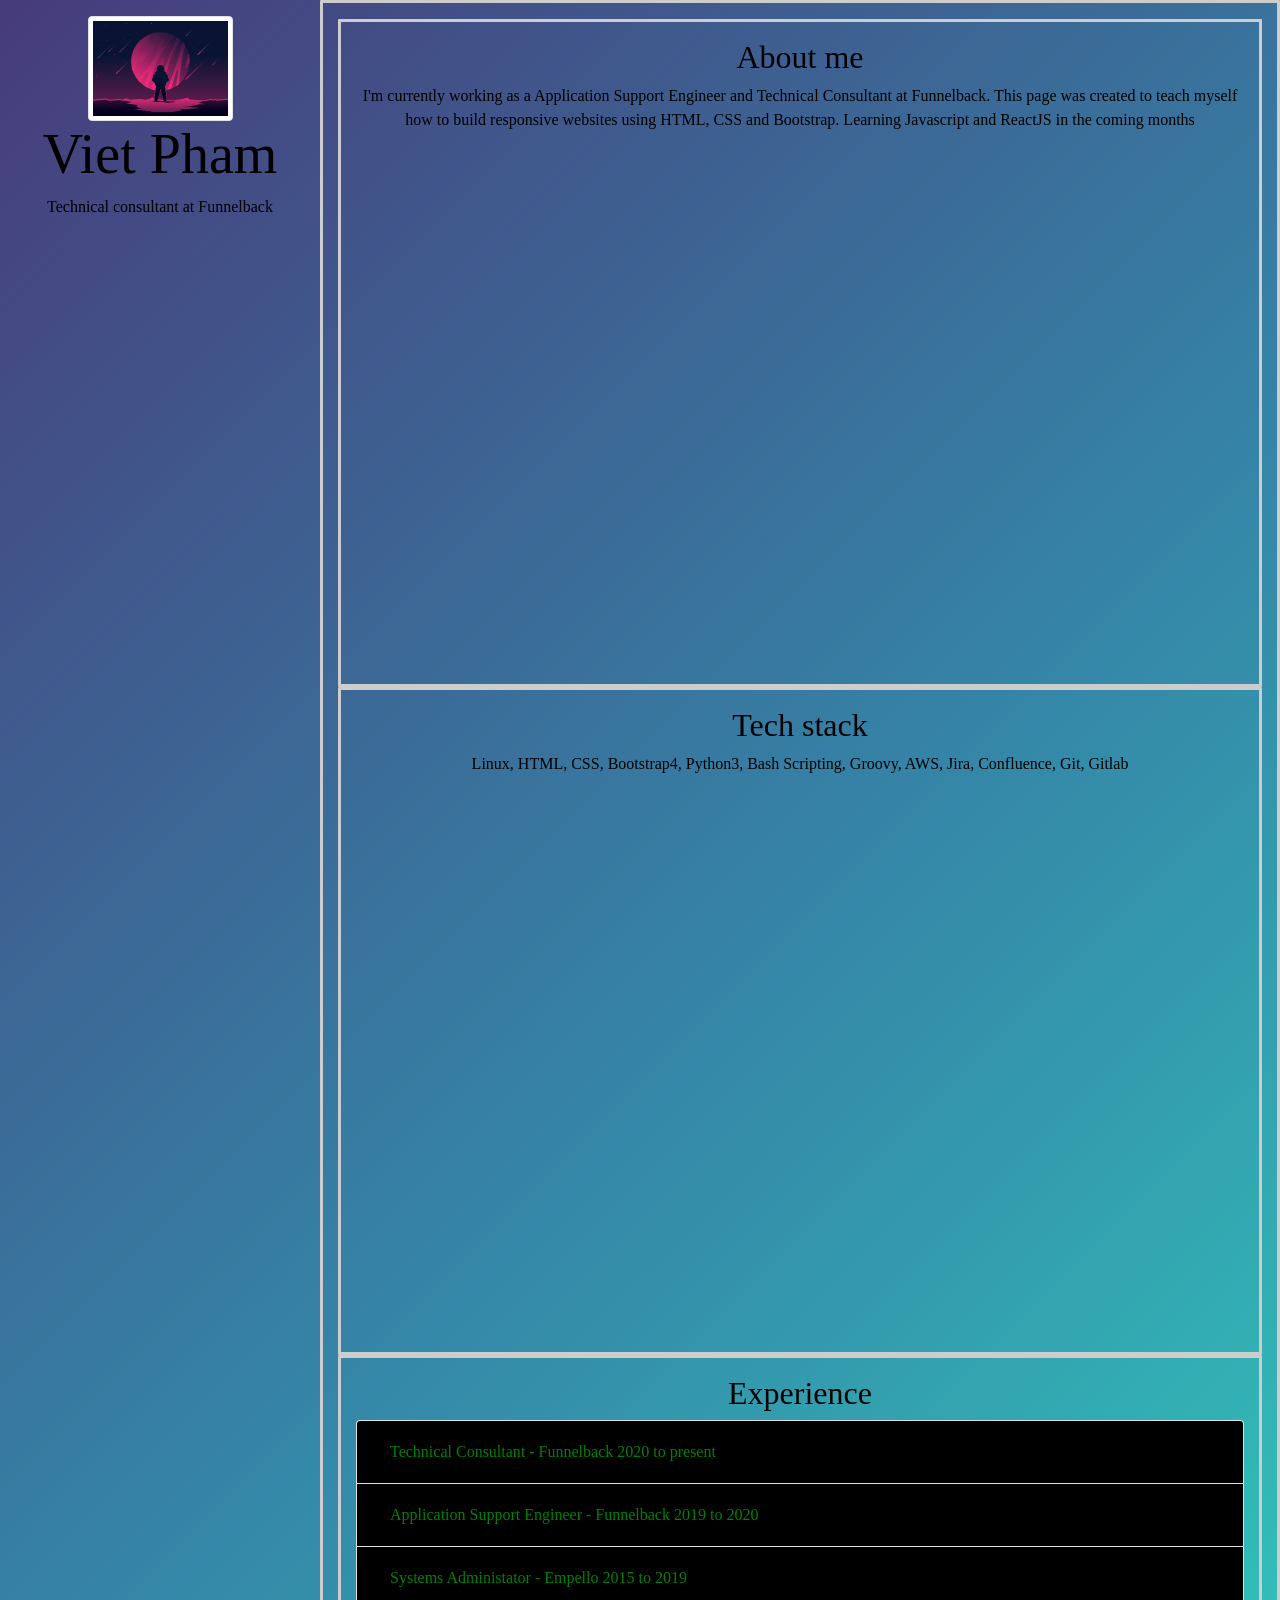
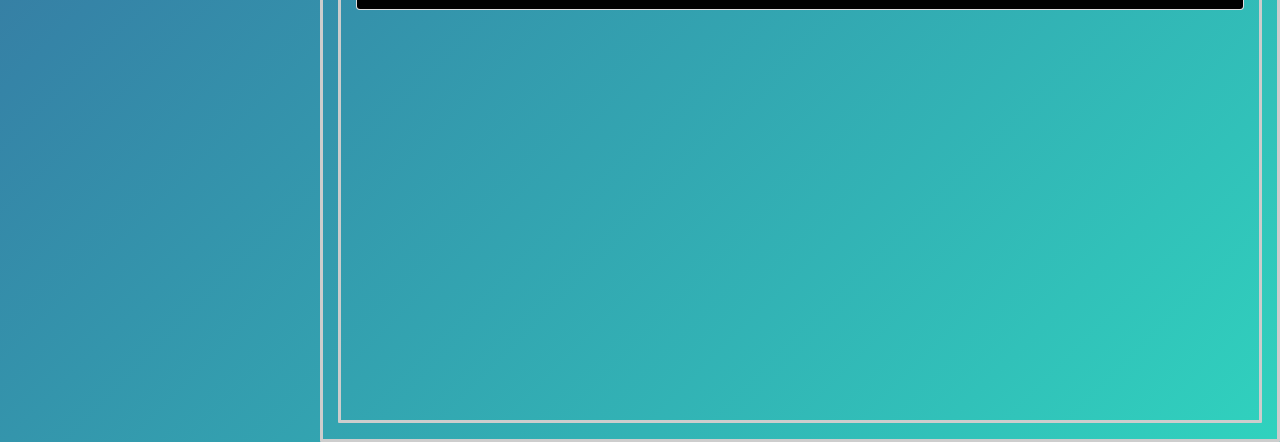
==== index.html @ e8e2f9af "v2" ====
<!DOCTYPE html>
<html>
    <head>
     <link rel="stylesheet" href="style.css">
     <!-- Bootstrap -->
     <link rel="stylesheet" href="https://cdn.jsdelivr.net/npm/bootstrap@4.5.3/dist/css/bootstrap.min.css" integrity="sha384-TX8t27EcRE3e/ihU7zmQxVncDAy5uIKz4rEkgIXeMed4M0jlfIDPvg6uqKI2xXr2" crossorigin="anonymous">
     <!-- Bootstrap Responsive meta tag-->    
     <meta name="viewport" content="width=device-width, initial-scale=1, shrink-to-fit=no">
     <script src="https://code.jquery.com/jquery-3.5.1.slim.min.js" integrity="sha384-DfXdz2htPH0lsSSs5nCTpuj/zy4C+OGpamoFVy38MVBnE+IbbVYUew+OrCXaRkfj" crossorigin="anonymous"></script>
     <script src="https://cdn.jsdelivr.net/npm/bootstrap@4.5.3/dist/js/bootstrap.bundle.min.js" integrity="sha384-ho+j7jyWK8fNQe+A12Hb8AhRq26LrZ/JpcUGGOn+Y7RsweNrtN/tE3MoK7ZeZDyx" crossorigin="anonymous"></script>
    </head>
    
    <body>
        <div class="container-fluid">
          <div class="row">
                <div class="col-3 position-fixed">
                  <div class="row">
                    <div class="container text-center">
                      <img src="img.svg" class="img-thumbnail w-50" alt="Responsive image">
                    </div>
                  </div>
                  <div class="row">
                    <div class="container">
                        <h1 class="display-4 text-center">Viet Pham</h1>
                          <h6 class="text-center">Technical consultant at Funnelback</h6>
                    </div>
                  </div>
                </div>
                <div class="col-9 offset-md-3">
                  <div class="container">
                    <div class="row">
                      <!-- About me -->
                      <div class="col-12">
                        <section>
                          <h2 >About me</h2>
                            <p>
                              I'm currently working as a Application Support Engineer and Technical Consultant at Funnelback. This page was created to teach myself how to build responsive websites using HTML, CSS and Bootstrap. Learning Javascript and ReactJS in the coming months
                            </p>
                        </section>
                      </div>
                
                      <!-- Tech Stack --> 
                      <div class="col-12">
                          <section>
                            <h2>Tech stack</h2>
                              <p>
                                Linux, HTML, CSS, Bootstrap4, Python3, Bash Scripting, Groovy, AWS, Jira, Confluence, Git, Gitlab
                              </p>
                          </section>
                        </div> 
                        <!-- Experience -->
                        <div class="col-12">
                        <section>
                          <h2>Experience</h2>
                          <!-- accordion -->
                            <div class="accordion" id="accordionExample">
                              <div class="card">
                                <div class="card-header" id="headingOne">
                                  <h2 class="mb-0">
                                    <button class="btn btn-link btn-block text-left" style="color:green;" type="button" data-toggle="collapse" data-target="#collapseOne" aria-expanded="true" aria-controls="collapseOne">
                                      Technical Consultant - Funnelback 2020 to present
                                    </button>
                                  </h2>
                                </div>
                            
                                <div id="collapseOne" class="collapse" aria-labelledby="headingOne" data-parent="#accordionExample">
                                  <div class="card-body">
                                    Anim pariatur cliche reprehenderit, enim eiusmod high life accusamus terry richardson ad squid. 3 wolf moon officia aute, non cupidatat skateboard dolor brunch. Food truck quinoa nesciunt laborum eiusmod. Brunch 3 wolf moon tempor, sunt aliqua put a bird on it squid single-origin coffee nulla assumenda shoreditch et. Nihil anim keffiyeh helvetica, craft beer labore wes anderson cred nesciunt sapiente ea proident. Ad vegan excepteur butcher vice lomo. Leggings occaecat craft beer farm-to-table, raw denim aesthetic synth nesciunt you probably haven't heard of them accusamus labore sustainable VHS.
                                  </div>
                                </div>
                              </div>
                              <div class="card">
                                <div class="card-header" id="headingTwo">
                                  <h2 class="mb-0">
                                    <button class="btn btn-link btn-block text-left" style="color:green;" type="button" data-toggle="collapse" data-target="#collapseTwo" aria-expanded="false" aria-controls="collapseTwo">
                                      Application Support Engineer - Funnelback 2019 to 2020
                                    </button>
                                  </h2>
                                </div>
                                <div id="collapseTwo" class="collapse" aria-labelledby="headingTwo" data-parent="#accordionExample">
                                  <div class="card-body">
                                    Anim pariatur cliche reprehenderit, enim eiusmod high life accusamus terry richardson ad squid. 3 wolf moon officia aute, non cupidatat skateboard dolor brunch. Food truck quinoa nesciunt laborum eiusmod. Brunch 3 wolf moon tempor, sunt aliqua put a bird on it squid single-origin coffee nulla assumenda shoreditch et. Nihil anim keffiyeh helvetica, craft beer labore wes anderson cred nesciunt sapiente ea proident. Ad vegan excepteur butcher vice lomo. Leggings occaecat craft beer farm-to-table, raw denim aesthetic synth nesciunt you probably haven't heard of them accusamus labore sustainable VHS.
                                  </div>
                                </div>
                              </div>
                              <div class="card">
                                <div class="card-header" id="headingThree">
                                  <h2 class="mb-0">
                                    <button class="btn btn-link btn-block text-left" style="color:green;" type="button" data-toggle="collapse" data-target="#collapseThree" aria-expanded="false" aria-controls="collapseThree">
                                      Systems Administator - Empello 2015 to 2019
                                    </button>
                                  </h2>
                                </div>
                                <div id="collapseThree" class="collapse" aria-labelledby="headingThree" data-parent="#accordionExample">
                                  <div class="card-body">
                                    Anim pariatur cliche reprehenderit, enim eiusmod high life accusamus terry richardson ad squid. 3 wolf moon officia aute, non cupidatat skateboard dolor brunch. Food truck quinoa nesciunt laborum eiusmod. Brunch 3 wolf moon tempor, sunt aliqua put a bird on it squid single-origin coffee nulla assumenda shoreditch et. Nihil anim keffiyeh helvetica, craft beer labore wes anderson cred nesciunt sapiente ea proident. Ad vegan excepteur butcher vice lomo. Leggings occaecat craft beer farm-to-table, raw denim aesthetic synth nesciunt you probably haven't heard of them accusamus labore sustainable VHS.
                                  </div>
                                </div>
                              </div>
                            </div>
                        </section>
                      </div>
                      <!-- Projects -->
                      <section>
                      
                      </section>
                    </div>
                  </div>
                </div>
          </div>
        </div>
    </body>
</html>
---- style.css ----
body {
    background-image: linear-gradient(to right, #434343 0%, black 100%);

    background-image: linear-gradient(-225deg, #473B7B 0%, #3584A7 51%, #30D2BE 100%);
  }
  h1,h2,h3,h4,h5,h6 {
    text-align: center;
    color: black;

  }
  p, li, ul {
    font-family: verdana;
    color: black;
    text-align: center;
  }
  
  .col-3 { 
      text-align: left;
      padding: 1em;
      position: fixed;    
  }

  .col-9, .col-4, .col-12, .col-11 {
      padding: 1em;
      color: green;
      border: #cdcdcd medium solid;
      border-radius: 1px;
  }

  html * {
    font-family: "Lucida Console" !important;
  }

  .accordion > .card > .card-header {
    background: black;
  }

  .card-body {
    background: black;
  }

  section {
    height: 70vh;
  }

  .img-thumnail {
    margin-left: auto;
    margin-right: auto;
  }
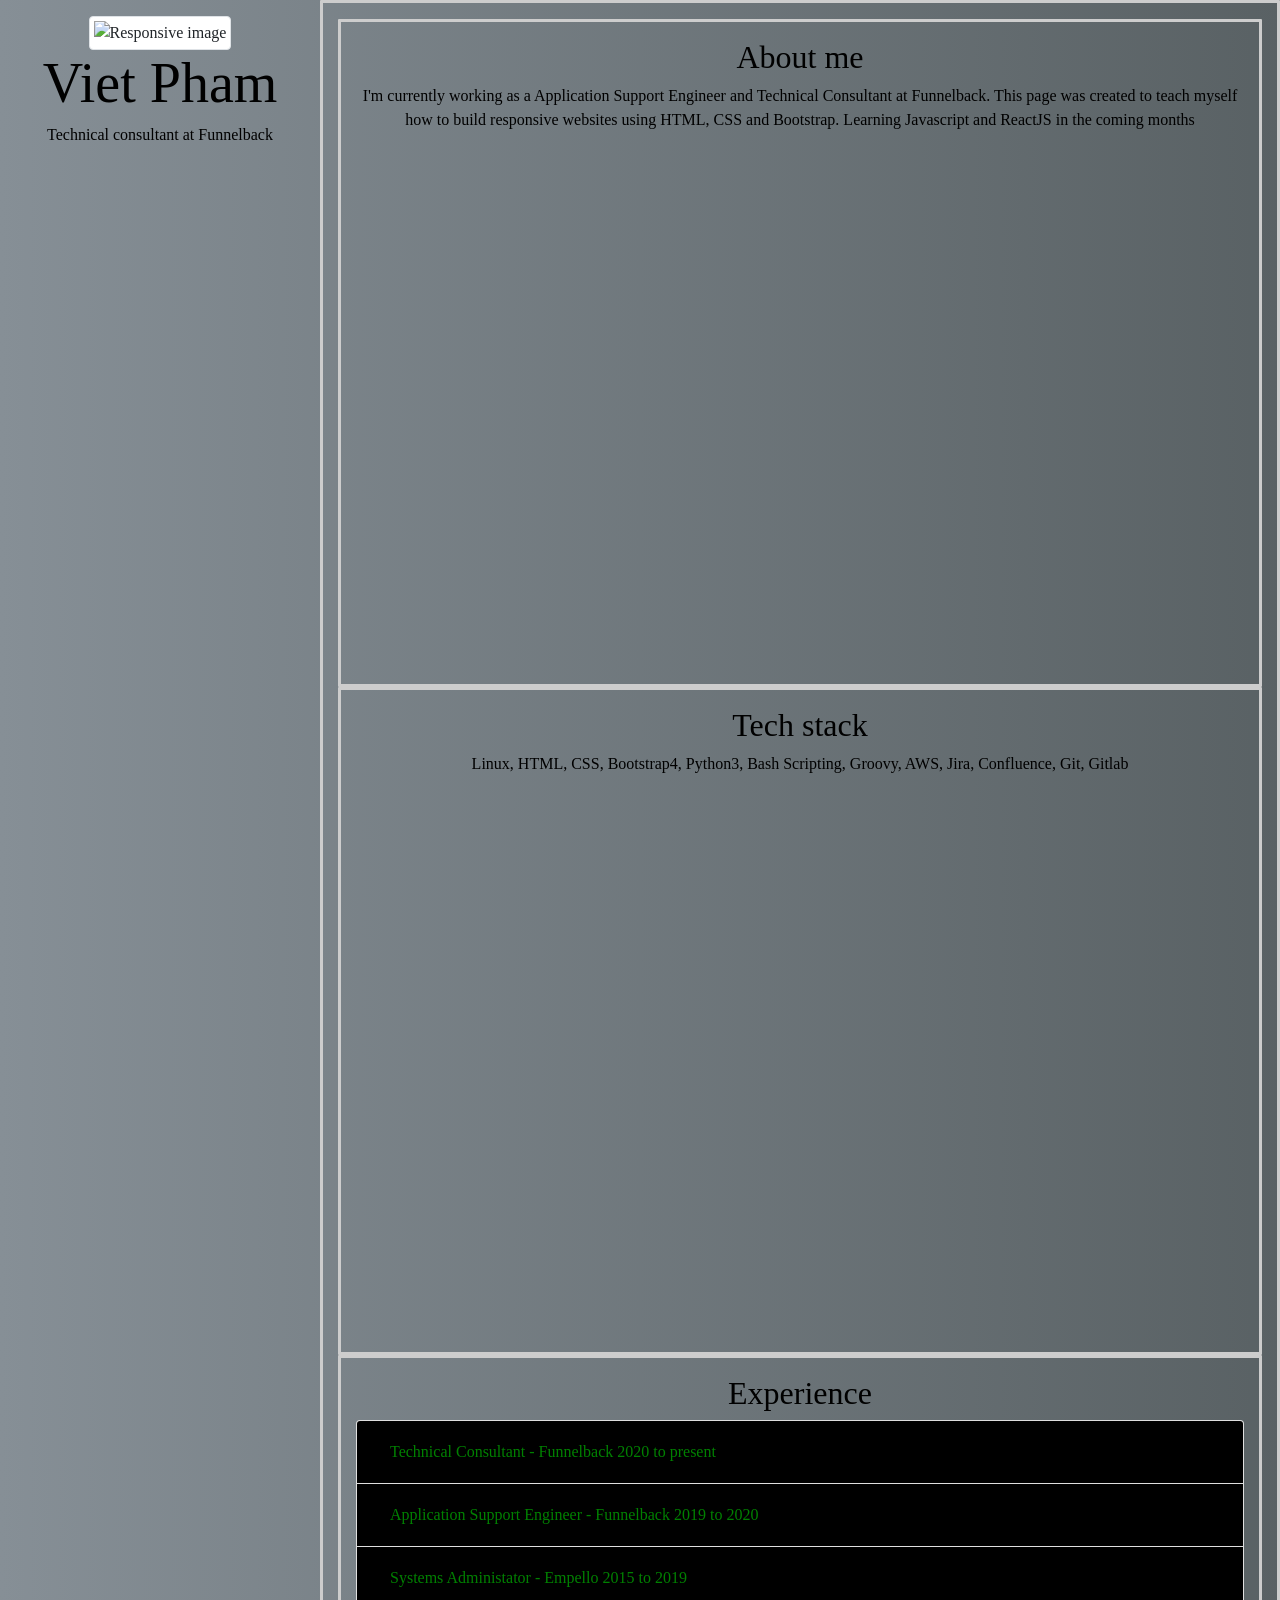
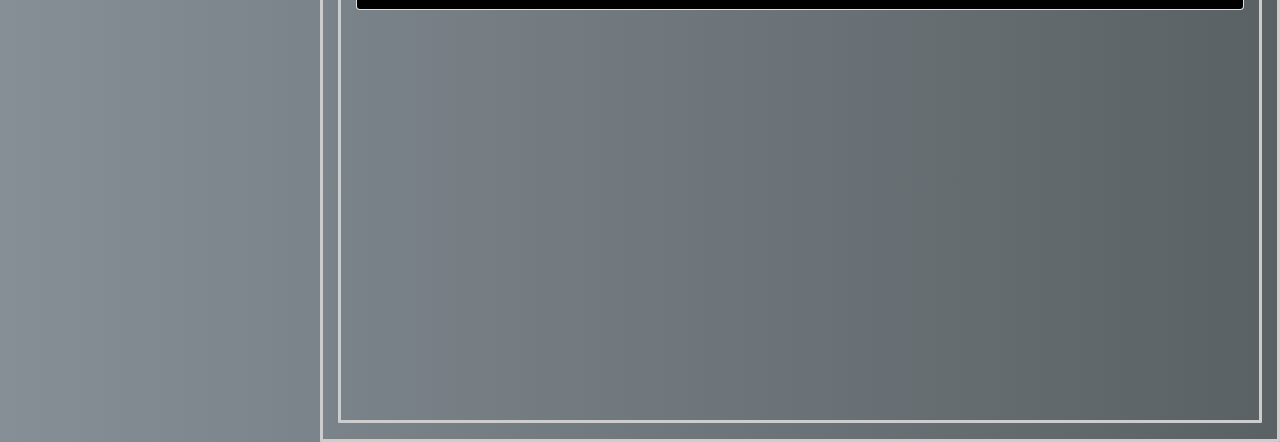
==== commit 8186c5f4: "deploy" ====
--- a/index.html
+++ b/index.html
@@ -16,7 +16,7 @@
                 <div class="col-3 position-fixed">
                   <div class="row">
                     <div class="container text-center">
-                      <img src="img.svg" class="img-thumbnail w-50" alt="Responsive image">
+                      <img src="me.jpg" class="img-thumbnail w-50" alt="Responsive image">
                     </div>
                   </div>
                   <div class="row">
--- a/style.css
+++ b/style.css
@@ -1,8 +1,7 @@
   body {
-    background-image: linear-gradient(to right, #434343 0%, black 100%);
-
-    background-image: linear-gradient(-225deg, #473B7B 0%, #3584A7 51%, #30D2BE 100%);
+    background-image: linear-gradient(to right, #868f96 0%, #596164 100%);
   }
+  
   h1,h2,h3,h4,h5,h6 {
     text-align: center;
     color: black;
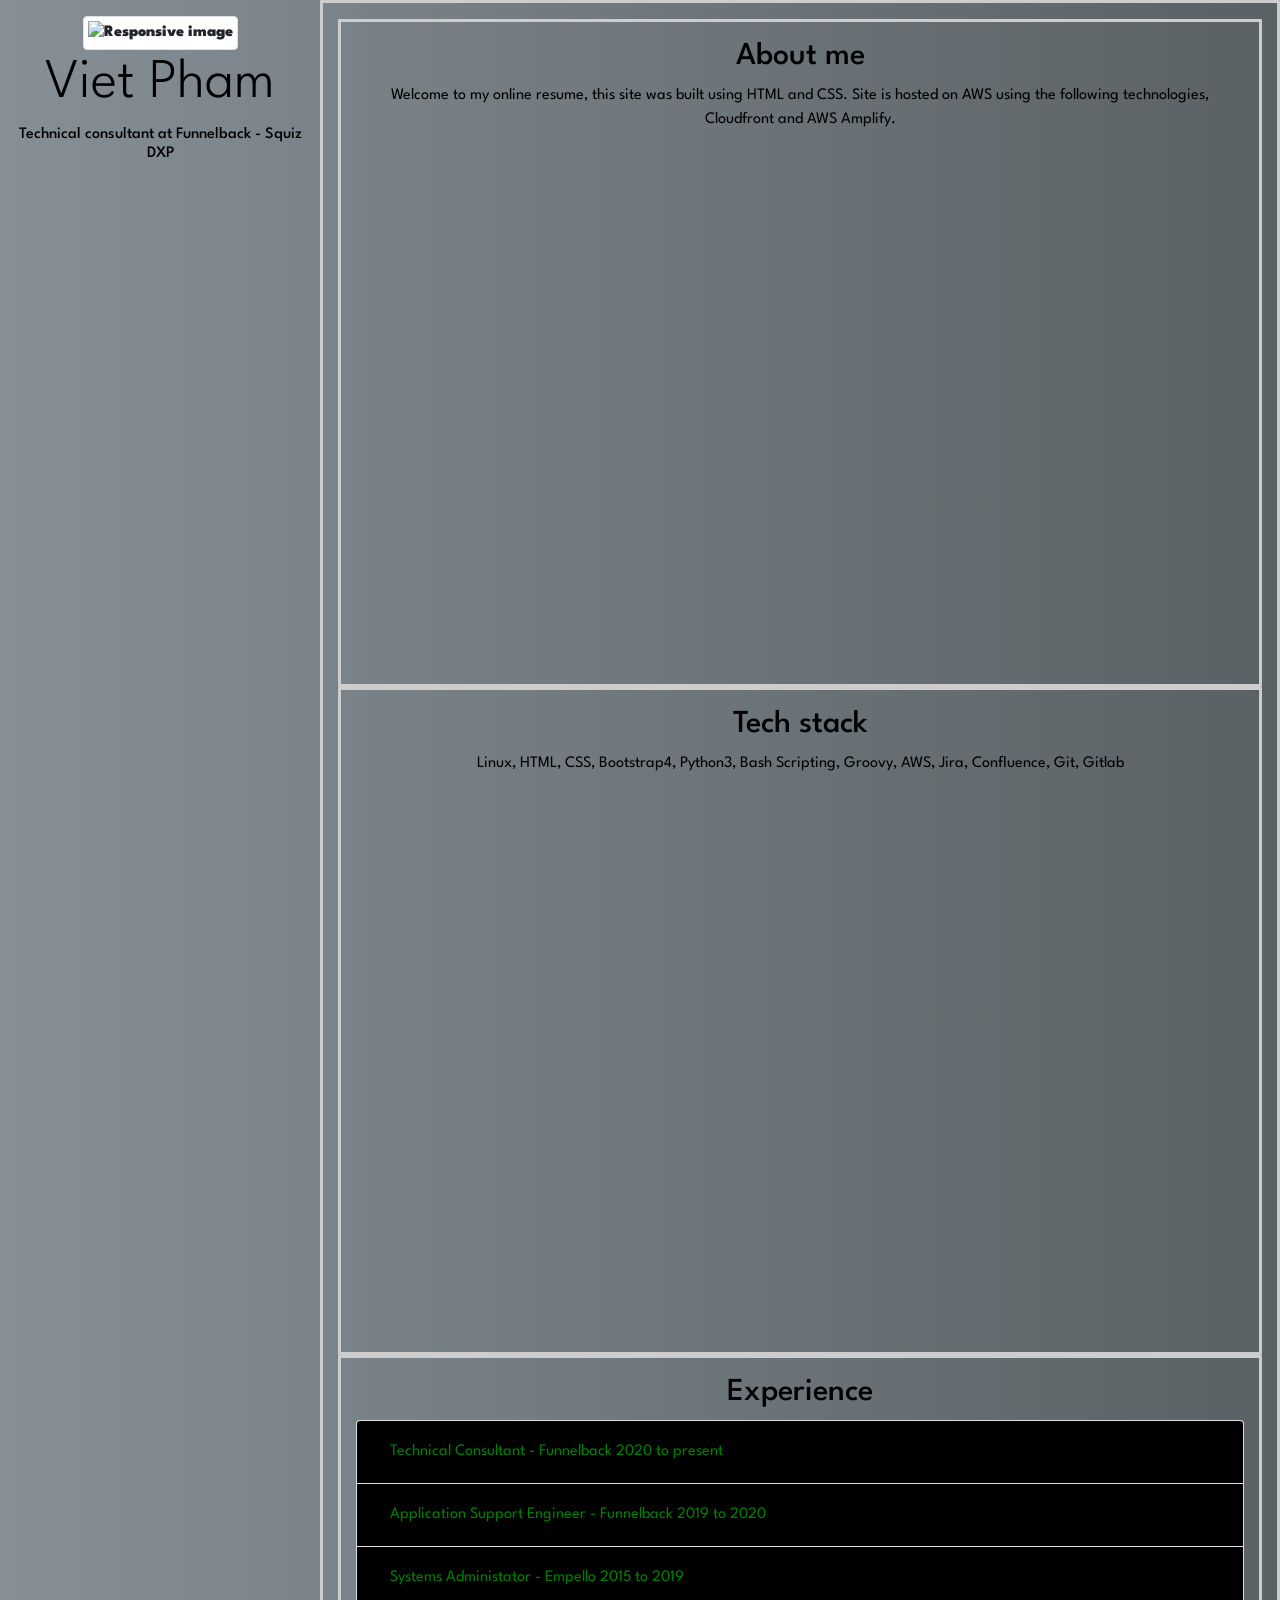
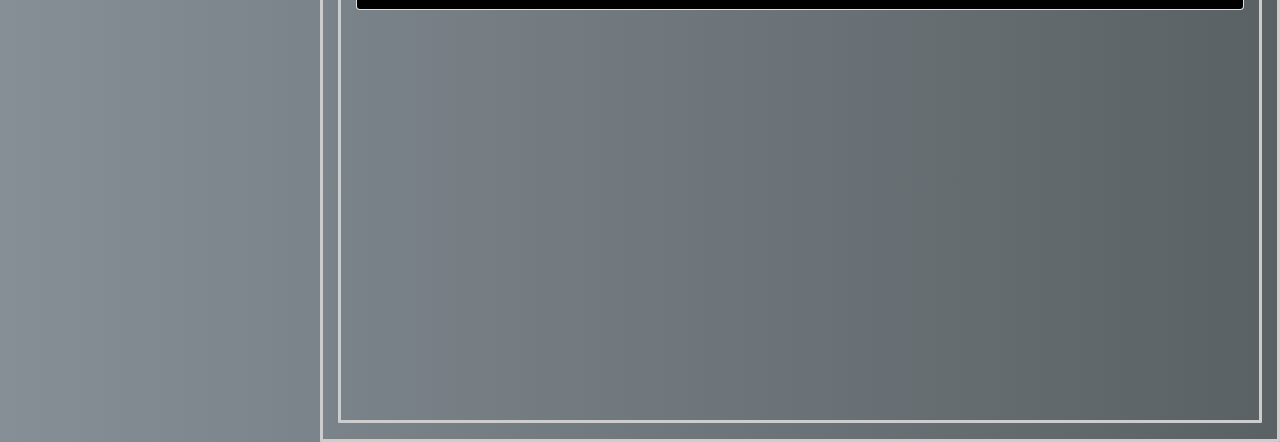
==== commit bc4151f7: "deploy" ====
--- a/index.html
+++ b/index.html
@@ -8,6 +8,10 @@
      <meta name="viewport" content="width=device-width, initial-scale=1, shrink-to-fit=no">
      <script src="https://code.jquery.com/jquery-3.5.1.slim.min.js" integrity="sha384-DfXdz2htPH0lsSSs5nCTpuj/zy4C+OGpamoFVy38MVBnE+IbbVYUew+OrCXaRkfj" crossorigin="anonymous"></script>
      <script src="https://cdn.jsdelivr.net/npm/bootstrap@4.5.3/dist/js/bootstrap.bundle.min.js" integrity="sha384-ho+j7jyWK8fNQe+A12Hb8AhRq26LrZ/JpcUGGOn+Y7RsweNrtN/tE3MoK7ZeZDyx" crossorigin="anonymous"></script>
+     <!-- Google Font -->
+     <link rel="preconnect" href="https://fonts.googleapis.com">
+     <link rel="preconnect" href="https://fonts.gstatic.com" crossorigin>
+     <link href="https://fonts.googleapis.com/css2?family=League+Spartan:wght@100..900&display=swap" rel="stylesheet">
     </head>
     
     <body>
@@ -16,13 +20,13 @@
                 <div class="col-3 position-fixed">
                   <div class="row">
                     <div class="container text-center">
-                      <img src="me.jpg" class="img-thumbnail w-50" alt="Responsive image">
+                      <img src="me.jpg" class="img-thumbnail w-100" alt="Responsive image">
                     </div>
                   </div>
                   <div class="row">
                     <div class="container">
                         <h1 class="display-4 text-center">Viet Pham</h1>
-                          <h6 class="text-center">Technical consultant at Funnelback</h6>
+                          <h6 class="text-center">Technical consultant at Funnelback - Squiz DXP</h6>
                     </div>
                   </div>
                 </div>
@@ -34,7 +38,8 @@
                         <section>
                           <h2 >About me</h2>
                             <p>
-                              I'm currently working as a Application Support Engineer and Technical Consultant at Funnelback. This page was created to teach myself how to build responsive websites using HTML, CSS and Bootstrap. Learning Javascript and ReactJS in the coming months
+                              Welcome to my online resume, this site was built using HTML and CSS. Site is hosted on AWS using the following technologies, Cloudfront and AWS Amplify. 
+
                             </p>
                         </section>
                       </div>
--- a/style.css
+++ b/style.css
@@ -1,6 +1,8 @@
   body {
     background-image: linear-gradient(to right, #868f96 0%, #596164 100%);
+    font-family: "League Spartan", sans-serif;
   }
+
   
   h1,h2,h3,h4,h5,h6 {
     text-align: center;
@@ -8,7 +10,6 @@
 
   }
   p, li, ul {
-    font-family: verdana;
     color: black;
     text-align: center;
   }
@@ -16,7 +17,11 @@
   .col-3 { 
       text-align: left;
       padding: 1em;
-      position: fixed;    
+      position: fixed;  
+      font-family: "League Spartan", sans-serif;
+      font-optical-sizing: auto;
+      font-weight:900;
+      font-style: normal;  
   }
 
   .col-9, .col-4, .col-12, .col-11 {
@@ -24,10 +29,7 @@
       color: green;
       border: #cdcdcd medium solid;
       border-radius: 1px;
-  }
-
-  html * {
-    font-family: "Lucida Console" !important;
+      font-family: "League Spartan", sans-serif;
   }
 
   .accordion > .card > .card-header {
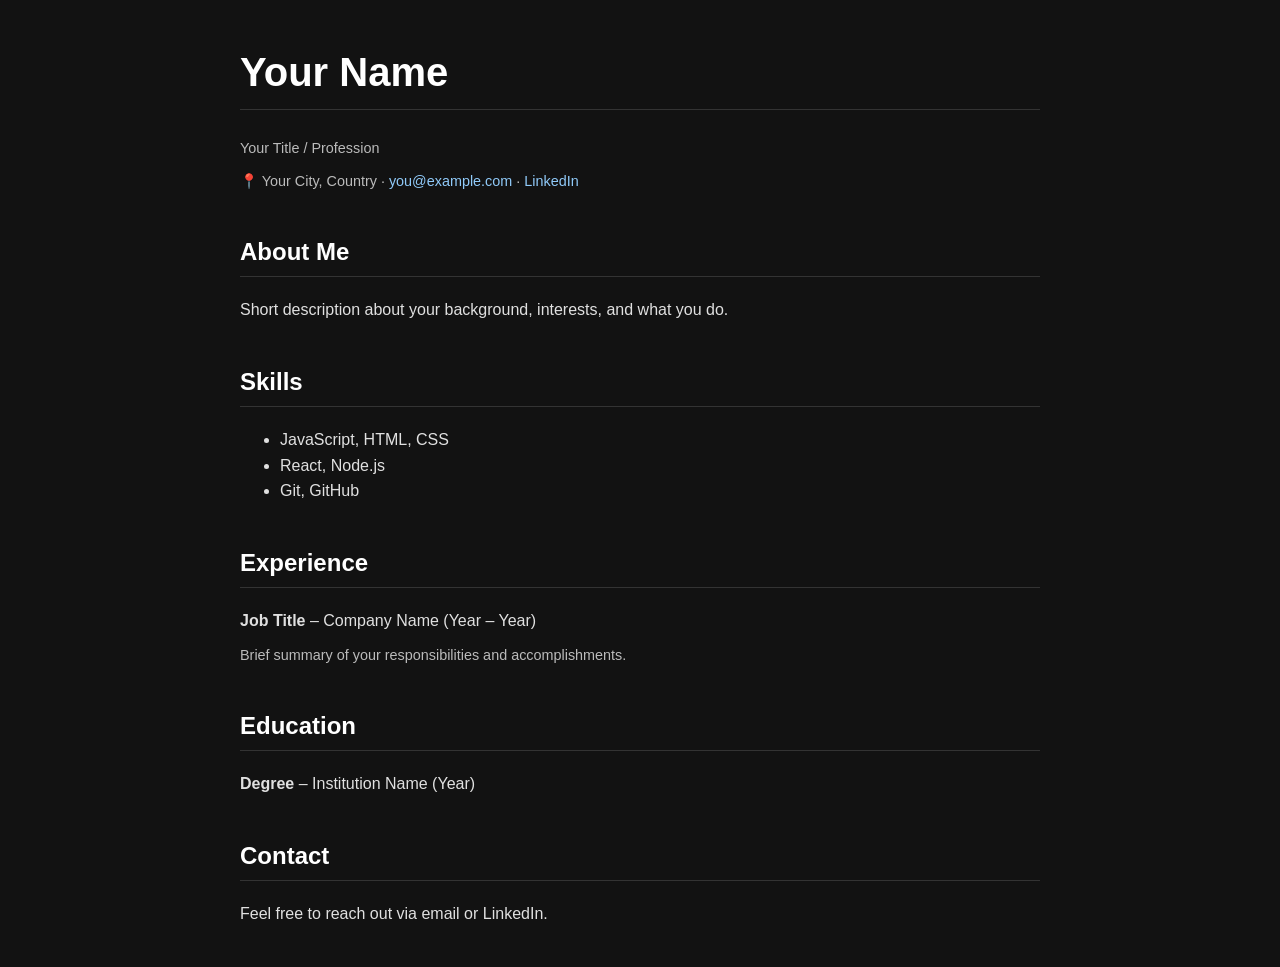
==== commit 07c19ac3: "deploy" ====
--- a/index.html
+++ b/index.html
@@ -1,118 +1,99 @@
 <!DOCTYPE html>
-<html>
-    <head>
-     <link rel="stylesheet" href="style.css">
-     <!-- Bootstrap -->
-     <link rel="stylesheet" href="https://cdn.jsdelivr.net/npm/bootstrap@4.5.3/dist/css/bootstrap.min.css" integrity="sha384-TX8t27EcRE3e/ihU7zmQxVncDAy5uIKz4rEkgIXeMed4M0jlfIDPvg6uqKI2xXr2" crossorigin="anonymous">
-     <!-- Bootstrap Responsive meta tag-->    
-     <meta name="viewport" content="width=device-width, initial-scale=1, shrink-to-fit=no">
-     <script src="https://code.jquery.com/jquery-3.5.1.slim.min.js" integrity="sha384-DfXdz2htPH0lsSSs5nCTpuj/zy4C+OGpamoFVy38MVBnE+IbbVYUew+OrCXaRkfj" crossorigin="anonymous"></script>
-     <script src="https://cdn.jsdelivr.net/npm/bootstrap@4.5.3/dist/js/bootstrap.bundle.min.js" integrity="sha384-ho+j7jyWK8fNQe+A12Hb8AhRq26LrZ/JpcUGGOn+Y7RsweNrtN/tE3MoK7ZeZDyx" crossorigin="anonymous"></script>
-     <!-- Google Font -->
-     <link rel="preconnect" href="https://fonts.googleapis.com">
-     <link rel="preconnect" href="https://fonts.gstatic.com" crossorigin>
-     <link href="https://fonts.googleapis.com/css2?family=League+Spartan:wght@100..900&display=swap" rel="stylesheet">
-    </head>
-    
-    <body>
-        <div class="container-fluid">
-          <div class="row">
-                <div class="col-3 position-fixed">
-                  <div class="row">
-                    <div class="container text-center">
-                      <img src="me.jpg" class="img-thumbnail w-100" alt="Responsive image">
-                    </div>
-                  </div>
-                  <div class="row">
-                    <div class="container">
-                        <h1 class="display-4 text-center">Viet Pham</h1>
-                          <h6 class="text-center">Technical consultant at Funnelback - Squiz DXP</h6>
-                    </div>
-                  </div>
-                </div>
-                <div class="col-9 offset-md-3">
-                  <div class="container">
-                    <div class="row">
-                      <!-- About me -->
-                      <div class="col-12">
-                        <section>
-                          <h2 >About me</h2>
-                            <p>
-                              Welcome to my online resume, this site was built using HTML and CSS. Site is hosted on AWS using the following technologies, Cloudfront and AWS Amplify. 
+<html lang="en">
+<head>
+  <meta charset="UTF-8" />
+  <meta name="viewport" content="width=device-width, initial-scale=1.0" />
+  <title>Your Name - Resume</title>
+  <style>
+    body {
+      margin: 0;
+      padding: 0;
+      font-family: 'Segoe UI', Tahoma, Geneva, Verdana, sans-serif;
+      background-color: #121212;
+      color: #e0e0e0;
+      line-height: 1.6;
+    }
 
-                            </p>
-                        </section>
-                      </div>
-                
-                      <!-- Tech Stack --> 
-                      <div class="col-12">
-                          <section>
-                            <h2>Tech stack</h2>
-                              <p>
-                                Linux, HTML, CSS, Bootstrap4, Python3, Bash Scripting, Groovy, AWS, Jira, Confluence, Git, Gitlab
-                              </p>
-                          </section>
-                        </div> 
-                        <!-- Experience -->
-                        <div class="col-12">
-                        <section>
-                          <h2>Experience</h2>
-                          <!-- accordion -->
-                            <div class="accordion" id="accordionExample">
-                              <div class="card">
-                                <div class="card-header" id="headingOne">
-                                  <h2 class="mb-0">
-                                    <button class="btn btn-link btn-block text-left" style="color:green;" type="button" data-toggle="collapse" data-target="#collapseOne" aria-expanded="true" aria-controls="collapseOne">
-                                      Technical Consultant - Funnelback 2020 to present
-                                    </button>
-                                  </h2>
-                                </div>
-                            
-                                <div id="collapseOne" class="collapse" aria-labelledby="headingOne" data-parent="#accordionExample">
-                                  <div class="card-body">
-                                    Anim pariatur cliche reprehenderit, enim eiusmod high life accusamus terry richardson ad squid. 3 wolf moon officia aute, non cupidatat skateboard dolor brunch. Food truck quinoa nesciunt laborum eiusmod. Brunch 3 wolf moon tempor, sunt aliqua put a bird on it squid single-origin coffee nulla assumenda shoreditch et. Nihil anim keffiyeh helvetica, craft beer labore wes anderson cred nesciunt sapiente ea proident. Ad vegan excepteur butcher vice lomo. Leggings occaecat craft beer farm-to-table, raw denim aesthetic synth nesciunt you probably haven't heard of them accusamus labore sustainable VHS.
-                                  </div>
-                                </div>
-                              </div>
-                              <div class="card">
-                                <div class="card-header" id="headingTwo">
-                                  <h2 class="mb-0">
-                                    <button class="btn btn-link btn-block text-left" style="color:green;" type="button" data-toggle="collapse" data-target="#collapseTwo" aria-expanded="false" aria-controls="collapseTwo">
-                                      Application Support Engineer - Funnelback 2019 to 2020
-                                    </button>
-                                  </h2>
-                                </div>
-                                <div id="collapseTwo" class="collapse" aria-labelledby="headingTwo" data-parent="#accordionExample">
-                                  <div class="card-body">
-                                    Anim pariatur cliche reprehenderit, enim eiusmod high life accusamus terry richardson ad squid. 3 wolf moon officia aute, non cupidatat skateboard dolor brunch. Food truck quinoa nesciunt laborum eiusmod. Brunch 3 wolf moon tempor, sunt aliqua put a bird on it squid single-origin coffee nulla assumenda shoreditch et. Nihil anim keffiyeh helvetica, craft beer labore wes anderson cred nesciunt sapiente ea proident. Ad vegan excepteur butcher vice lomo. Leggings occaecat craft beer farm-to-table, raw denim aesthetic synth nesciunt you probably haven't heard of them accusamus labore sustainable VHS.
-                                  </div>
-                                </div>
-                              </div>
-                              <div class="card">
-                                <div class="card-header" id="headingThree">
-                                  <h2 class="mb-0">
-                                    <button class="btn btn-link btn-block text-left" style="color:green;" type="button" data-toggle="collapse" data-target="#collapseThree" aria-expanded="false" aria-controls="collapseThree">
-                                      Systems Administator - Empello 2015 to 2019
-                                    </button>
-                                  </h2>
-                                </div>
-                                <div id="collapseThree" class="collapse" aria-labelledby="headingThree" data-parent="#accordionExample">
-                                  <div class="card-body">
-                                    Anim pariatur cliche reprehenderit, enim eiusmod high life accusamus terry richardson ad squid. 3 wolf moon officia aute, non cupidatat skateboard dolor brunch. Food truck quinoa nesciunt laborum eiusmod. Brunch 3 wolf moon tempor, sunt aliqua put a bird on it squid single-origin coffee nulla assumenda shoreditch et. Nihil anim keffiyeh helvetica, craft beer labore wes anderson cred nesciunt sapiente ea proident. Ad vegan excepteur butcher vice lomo. Leggings occaecat craft beer farm-to-table, raw denim aesthetic synth nesciunt you probably haven't heard of them accusamus labore sustainable VHS.
-                                  </div>
-                                </div>
-                              </div>
-                            </div>
-                        </section>
-                      </div>
-                      <!-- Projects -->
-                      <section>
-                      
-                      </section>
-                    </div>
-                  </div>
-                </div>
-          </div>
-        </div>
-    </body>
+    .container {
+      max-width: 800px;
+      margin: 40px auto;
+      padding: 0 20px;
+    }
+
+    h1, h2 {
+      color: #ffffff;
+      border-bottom: 1px solid #333;
+      padding-bottom: 5px;
+    }
+
+    h1 {
+      font-size: 2.5em;
+    }
+
+    h2 {
+      margin-top: 40px;
+    }
+
+    p, ul {
+      margin: 10px 0;
+    }
+
+    a {
+      color: #90caf9;
+      text-decoration: none;
+    }
+
+    a:hover {
+      text-decoration: underline;
+    }
+
+    .section {
+      margin-bottom: 40px;
+    }
+
+    .small {
+      font-size: 0.9em;
+      color: #bbb;
+    }
+  </style>
+</head>
+<body>
+  <div class="container">
+    <header class="section">
+      <h1>Your Name</h1>
+      <p class="small">Your Title / Profession</p>
+      <p class="small">📍 Your City, Country · <a href="mailto:you@example.com">you@example.com</a> · <a href="https://linkedin.com/in/yourprofile" target="_blank">LinkedIn</a></p>
+    </header>
+
+    <section class="section">
+      <h2>About Me</h2>
+      <p>Short description about your background, interests, and what you do.</p>
+    </section>
+
+    <section class="section">
+      <h2>Skills</h2>
+      <ul>
+        <li>JavaScript, HTML, CSS</li>
+        <li>React, Node.js</li>
+        <li>Git, GitHub</li>
+      </ul>
+    </section>
+
+    <section class="section">
+      <h2>Experience</h2>
+      <p><strong>Job Title</strong> – Company Name (Year – Year)</p>
+      <p class="small">Brief summary of your responsibilities and accomplishments.</p>
+    </section>
+
+    <section class="section">
+      <h2>Education</h2>
+      <p><strong>Degree</strong> – Institution Name (Year)</p>
+    </section>
+
+    <section class="section">
+      <h2>Contact</h2>
+      <p>Feel free to reach out via email or LinkedIn.</p>
+    </section>
+  </div>
+</body>
 </html>
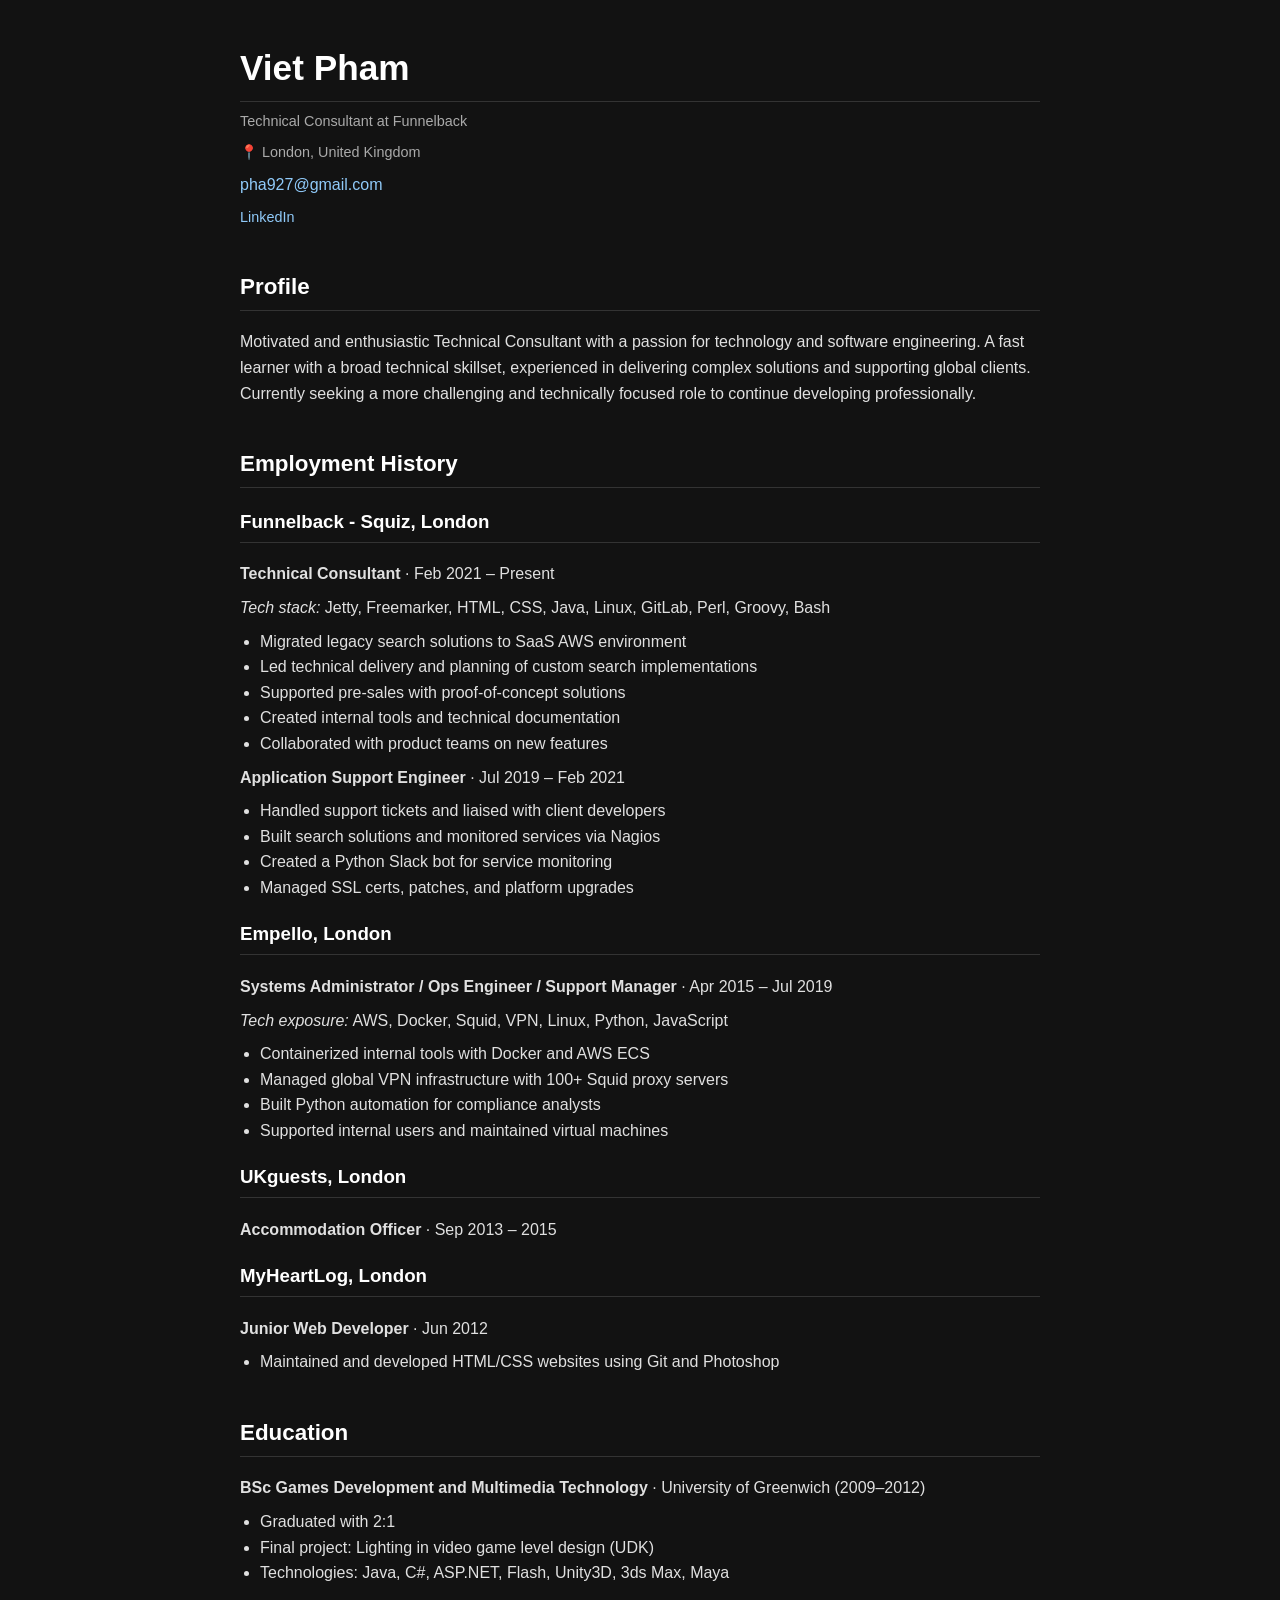
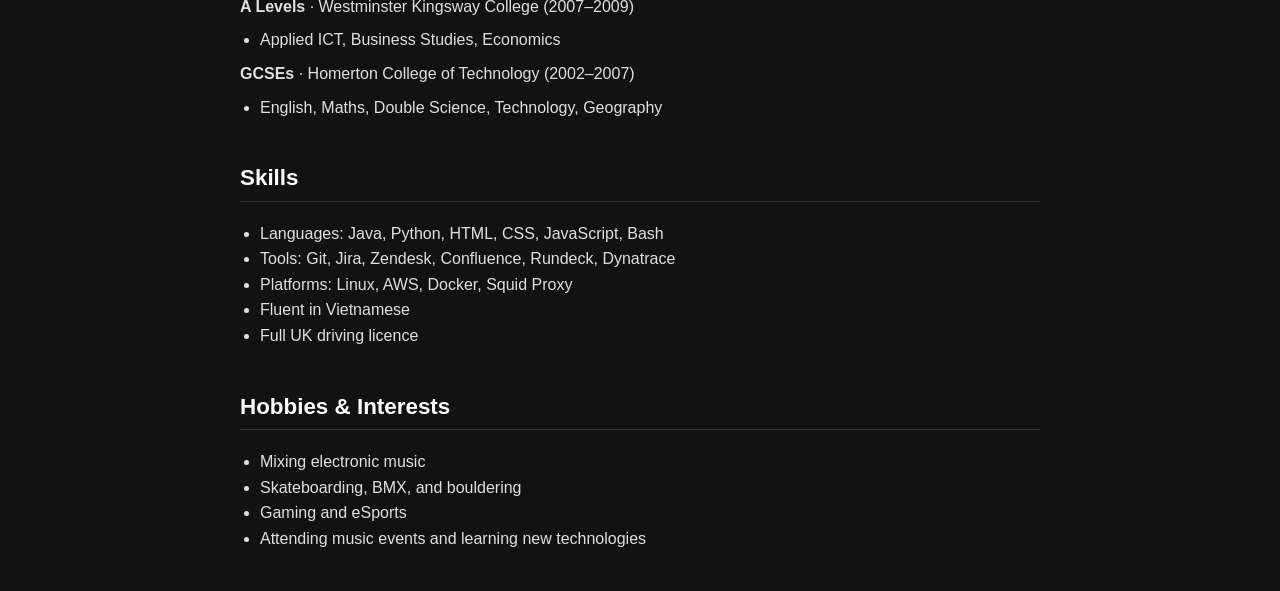
==== commit 7d6afcd8: "first draft" ====
--- a/index.html
+++ b/index.html
@@ -3,7 +3,7 @@
 <head>
   <meta charset="UTF-8" />
   <meta name="viewport" content="width=device-width, initial-scale=1.0" />
-  <title>Your Name - Resume</title>
+  <title>Viet Pham - Resume</title>
   <style>
     body {
       margin: 0;
@@ -20,22 +20,24 @@
       padding: 0 20px;
     }
 
-    h1, h2 {
+    h1, h2, h3 {
       color: #ffffff;
       border-bottom: 1px solid #333;
       padding-bottom: 5px;
     }
 
     h1 {
-      font-size: 2.5em;
+      font-size: 2.2em;
+      margin-bottom: 5px;
     }
 
     h2 {
       margin-top: 40px;
+      font-size: 1.4em;
     }
 
     p, ul {
-      margin: 10px 0;
+      margin: 8px 0;
     }
 
     a {
@@ -47,52 +49,115 @@
       text-decoration: underline;
     }
 
-    .section {
-      margin-bottom: 40px;
+    .small {
+      font-size: 0.9em;
+      color: #aaa;
     }
 
-    .small {
-      font-size: 0.9em;
-      color: #bbb;
+    .section {
+      margin-bottom: 35px;
+    }
+
+    ul {
+      padding-left: 20px;
     }
   </style>
 </head>
 <body>
   <div class="container">
     <header class="section">
-      <h1>Your Name</h1>
-      <p class="small">Your Title / Profession</p>
-      <p class="small">📍 Your City, Country · <a href="mailto:you@example.com">you@example.com</a> · <a href="https://linkedin.com/in/yourprofile" target="_blank">LinkedIn</a></p>
+      <h1>Viet Pham</h1>
+      <p class="small">Technical Consultant at Funnelback</p>
+      <p class="small">📍 London, United Kingdom </p>
+      <a href="mailto:pha927@gmail.com">pha927@gmail.com</a>
+      <p class="small">
+        <a href="https://www.linkedin.com/in/viet-pham-018946b7/" target="_blank">LinkedIn</a>
+      </p>
     </header>
 
     <section class="section">
-      <h2>About Me</h2>
-      <p>Short description about your background, interests, and what you do.</p>
+      <h2>Profile</h2>
+      <p>Motivated and enthusiastic Technical Consultant with a passion for technology and software engineering. A fast learner with a broad technical skillset, experienced in delivering complex solutions and supporting global clients. Currently seeking a more challenging and technically focused role to continue developing professionally.</p>
+    </section>
+
+    <section class="section">
+      <h2>Employment History</h2>
+
+      <h3>Funnelback - Squiz, London</h3>
+      <p><strong>Technical Consultant</strong> · Feb 2021 – Present</p>
+      <p><em>Tech stack:</em> Jetty, Freemarker, HTML, CSS, Java, Linux, GitLab, Perl, Groovy, Bash</p>
+      <ul>
+        <li>Migrated legacy search solutions to SaaS AWS environment</li>
+        <li>Led technical delivery and planning of custom search implementations</li>
+        <li>Supported pre-sales with proof-of-concept solutions</li>
+        <li>Created internal tools and technical documentation</li>
+        <li>Collaborated with product teams on new features</li>
+      </ul>
+
+      <p><strong>Application Support Engineer</strong> · Jul 2019 – Feb 2021</p>
+      <ul>
+        <li>Handled support tickets and liaised with client developers</li>
+        <li>Built search solutions and monitored services via Nagios</li>
+        <li>Created a Python Slack bot for service monitoring</li>
+        <li>Managed SSL certs, patches, and platform upgrades</li>
+      </ul>
+
+      <h3>Empello, London</h3>
+      <p><strong>Systems Administrator / Ops Engineer / Support Manager</strong> · Apr 2015 – Jul 2019</p>
+      <p><em>Tech exposure:</em> AWS, Docker, Squid, VPN, Linux, Python, JavaScript</p>
+      <ul>
+        <li>Containerized internal tools with Docker and AWS ECS</li>
+        <li>Managed global VPN infrastructure with 100+ Squid proxy servers</li>
+        <li>Built Python automation for compliance analysts</li>
+        <li>Supported internal users and maintained virtual machines</li>
+      </ul>
+
+      <h3>UKguests, London</h3>
+      <p><strong>Accommodation Officer</strong> · Sep 2013 – 2015</p>
+
+      <h3>MyHeartLog, London</h3>
+      <p><strong>Junior Web Developer</strong> · Jun 2012</p>
+      <ul>
+        <li>Maintained and developed HTML/CSS websites using Git and Photoshop</li>
+      </ul>
+    </section>
+
+    <section class="section">
+      <h2>Education</h2>
+
+      <p><strong>BSc Games Development and Multimedia Technology</strong> · University of Greenwich (2009–2012)</p>
+      <ul>
+        <li>Graduated with 2:1</li>
+        <li>Final project: Lighting in video game level design (UDK)</li>
+        <li>Technologies: Java, C#, ASP.NET, Flash, Unity3D, 3ds Max, Maya</li>
+      </ul>
+
+      <p><strong>A Levels</strong> · Westminster Kingsway College (2007–2009)</p>
+      <ul><li>Applied ICT, Business Studies, Economics</li></ul>
+
+      <p><strong>GCSEs</strong> · Homerton College of Technology (2002–2007)</p>
+      <ul><li>English, Maths, Double Science, Technology, Geography</li></ul>
     </section>
 
     <section class="section">
       <h2>Skills</h2>
       <ul>
-        <li>JavaScript, HTML, CSS</li>
-        <li>React, Node.js</li>
-        <li>Git, GitHub</li>
+        <li>Languages: Java, Python, HTML, CSS, JavaScript, Bash</li>
+        <li>Tools: Git, Jira, Zendesk, Confluence, Rundeck, Dynatrace</li>
+        <li>Platforms: Linux, AWS, Docker, Squid Proxy</li>
+        <li>Fluent in Vietnamese</li>
+        <li>Full UK driving licence</li>
       </ul>
     </section>
 
     <section class="section">
-      <h2>Experience</h2>
-      <p><strong>Job Title</strong> – Company Name (Year – Year)</p>
-      <p class="small">Brief summary of your responsibilities and accomplishments.</p>
-    </section>
-
-    <section class="section">
-      <h2>Education</h2>
-      <p><strong>Degree</strong> – Institution Name (Year)</p>
-    </section>
-
-    <section class="section">
-      <h2>Contact</h2>
-      <p>Feel free to reach out via email or LinkedIn.</p>
+      <h2>Hobbies & Interests</h2>
+      <ul>
+        <li>Mixing electronic music</li>
+        <li>Skateboarding, BMX, and bouldering</li>
+        <li>Gaming and eSports</li>
+        <li>Attending music events and learning new technologies</li>
+      </ul>
     </section>
   </div>
 </body>
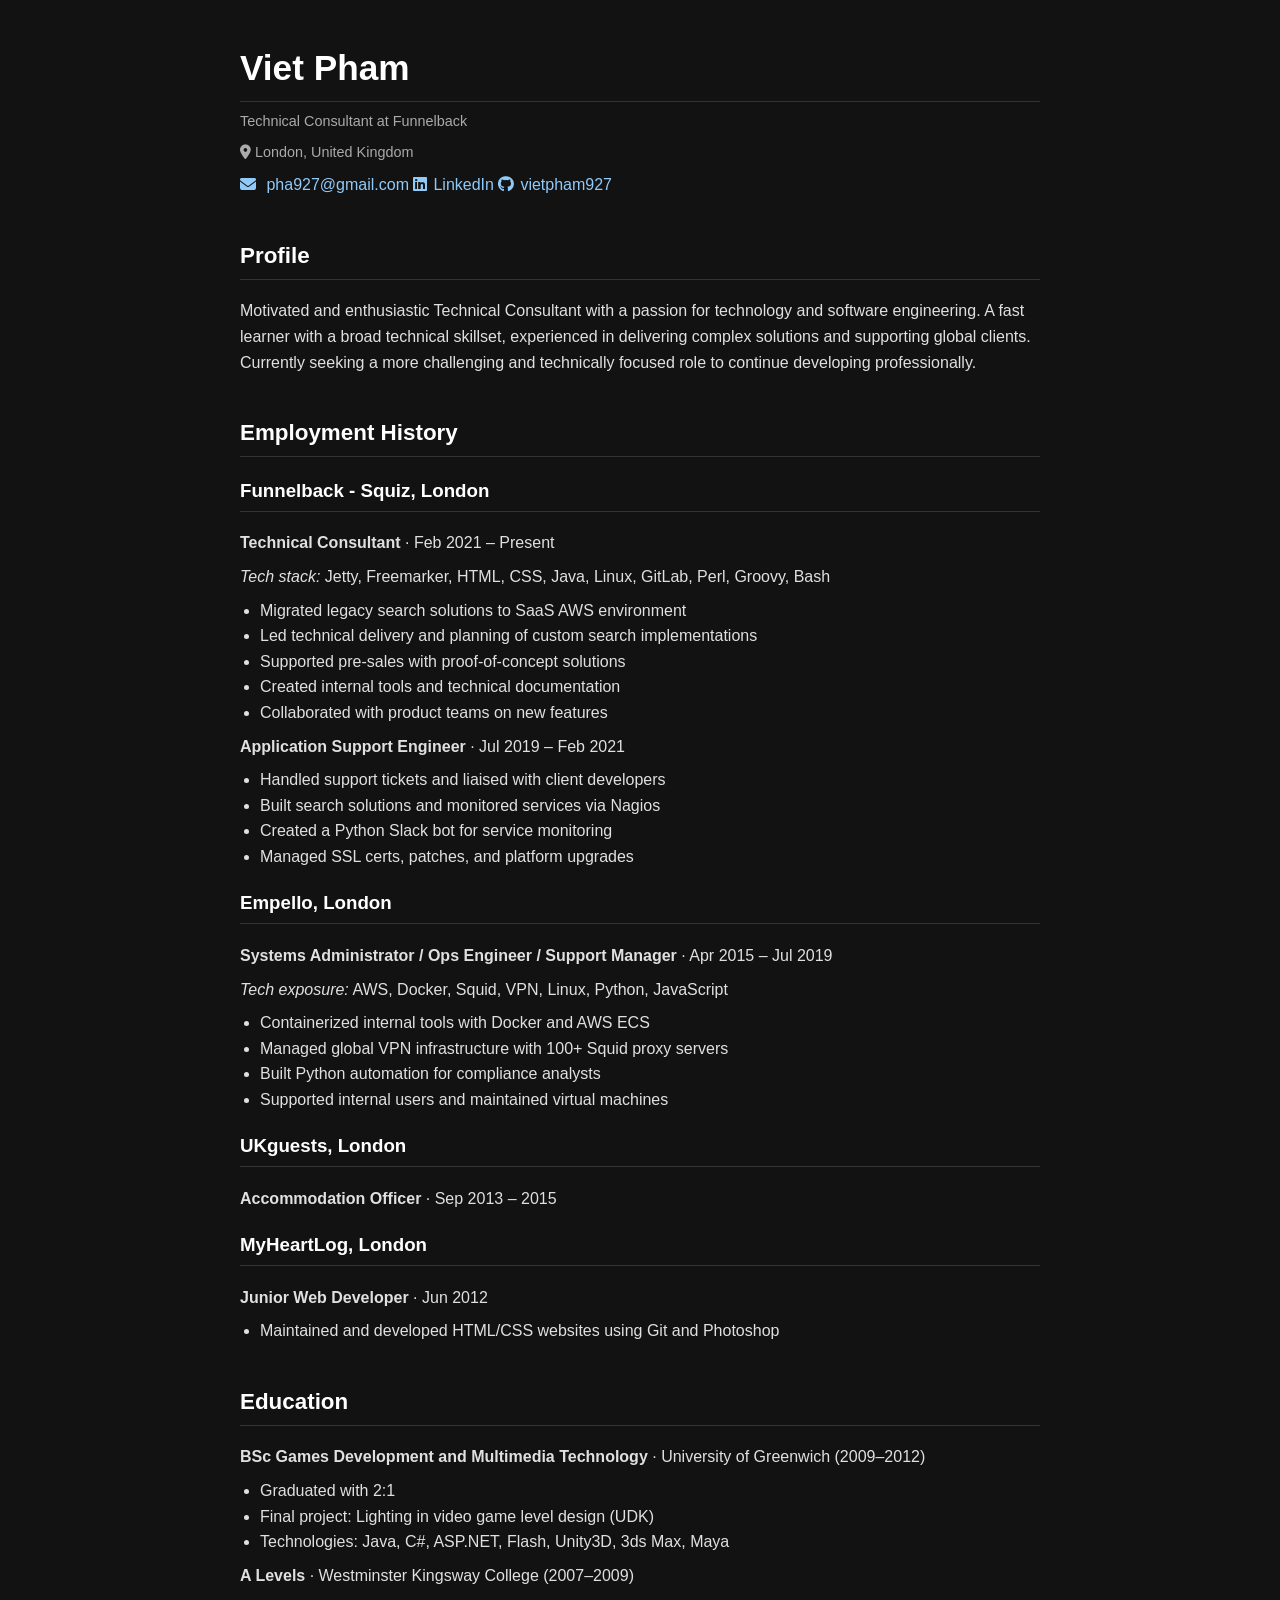
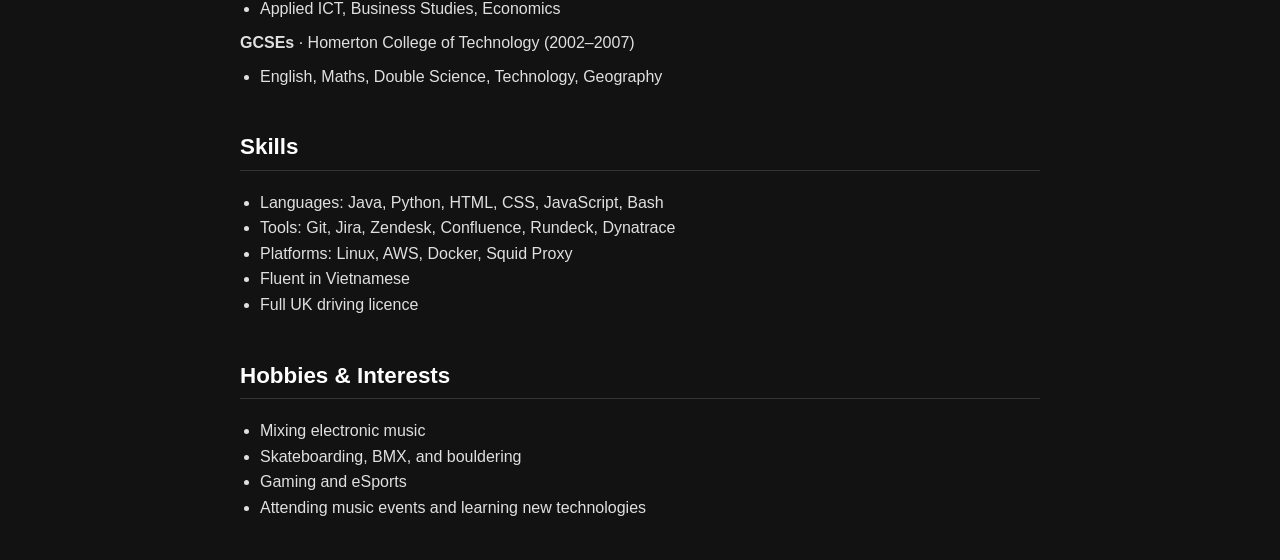
==== commit 79e1b985: "pass" ====
--- a/index.html
+++ b/index.html
@@ -4,6 +4,7 @@
   <meta charset="UTF-8" />
   <meta name="viewport" content="width=device-width, initial-scale=1.0" />
   <title>Viet Pham - Resume</title>
+  <link rel="stylesheet" href="https://cdnjs.cloudflare.com/ajax/libs/font-awesome/6.4.2/css/all.min.css">
   <style>
     body {
       margin: 0;
@@ -61,6 +62,10 @@
     ul {
       padding-left: 20px;
     }
+
+    a i {
+      margin-right: 6px;
+    }
   </style>
 </head>
 <body>
@@ -68,11 +73,10 @@
     <header class="section">
       <h1>Viet Pham</h1>
       <p class="small">Technical Consultant at Funnelback</p>
-      <p class="small">📍 London, United Kingdom </p>
-      <a href="mailto:pha927@gmail.com">pha927@gmail.com</a>
-      <p class="small">
-        <a href="https://www.linkedin.com/in/viet-pham-018946b7/" target="_blank">LinkedIn</a>
-      </p>
+      <p class="small"><i class="fas fa-map-marker-alt"></i> London, United Kingdom </p>
+      <a href="mailto:pha927@gmail.com"><i class="fas fa-envelope"></i> pha927@gmail.com</a>
+      <a href="https://www.linkedin.com/in/viet-pham-018946b7/" target="_blank"><i class="fab fa-linkedin"></i>LinkedIn</a>
+      <a href="https://github.com/vietpham927" target="_blank"><i class="fab fa-github"></i>vietpham927</a>
     </header>
 
     <section class="section">
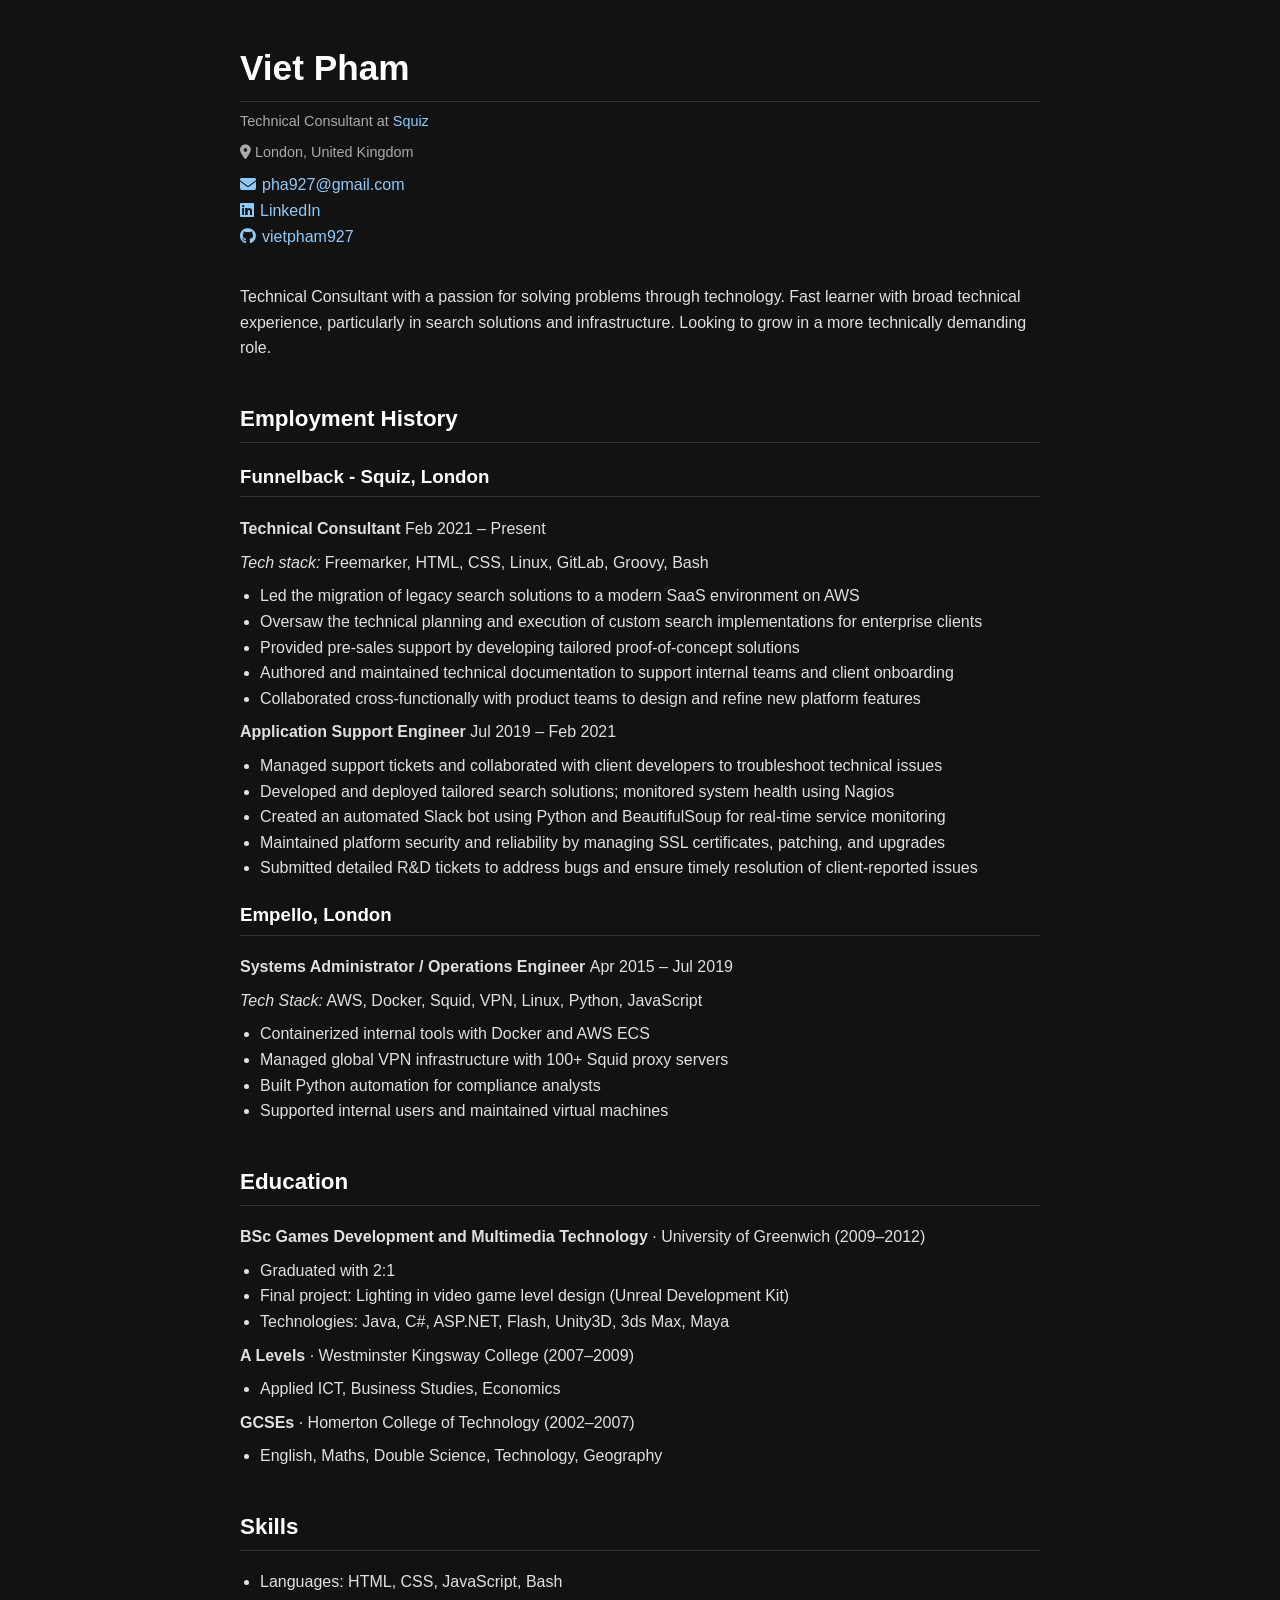
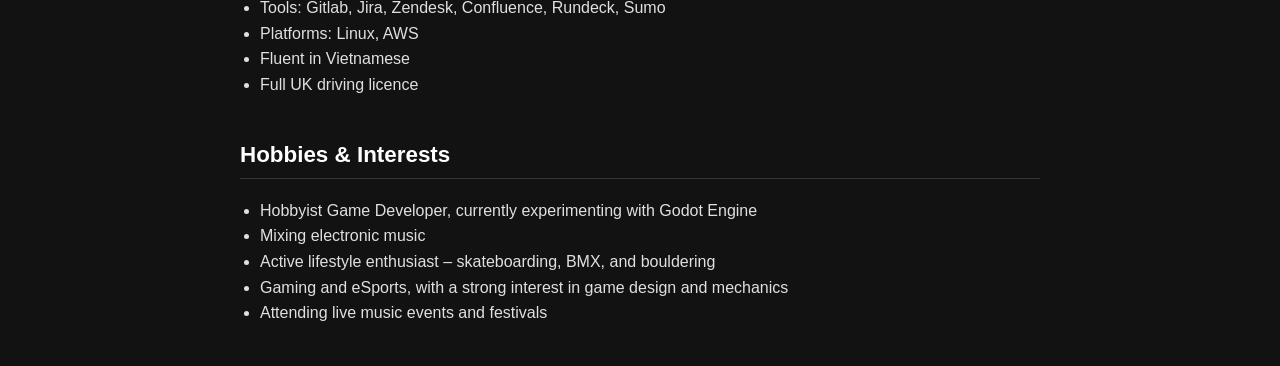
==== commit 21ad34af: "pass" ====
--- a/index.html
+++ b/index.html
@@ -72,57 +72,49 @@
   <div class="container">
     <header class="section">
       <h1>Viet Pham</h1>
-      <p class="small">Technical Consultant at Funnelback</p>
+      <p class="small">Technical Consultant at <a href="https://squiz.net">Squiz</a></p>
       <p class="small"><i class="fas fa-map-marker-alt"></i> London, United Kingdom </p>
-      <a href="mailto:pha927@gmail.com"><i class="fas fa-envelope"></i> pha927@gmail.com</a>
-      <a href="https://www.linkedin.com/in/viet-pham-018946b7/" target="_blank"><i class="fab fa-linkedin"></i>LinkedIn</a>
-      <a href="https://github.com/vietpham927" target="_blank"><i class="fab fa-github"></i>vietpham927</a>
+      <a href="mailto:pha927@gmail.com"><i class="fas fa-envelope"></i>pha927@gmail.com</a><br>
+      <a href="https://www.linkedin.com/in/viet-pham-018946b7/" target="_blank"><i class="fab fa-linkedin"></i>LinkedIn</a><br>
+      <a href="https://github.com/vpham927" target="_blank"><i class="fab fa-github"></i>vietpham927</a>
     </header>
 
     <section class="section">
-      <h2>Profile</h2>
-      <p>Motivated and enthusiastic Technical Consultant with a passion for technology and software engineering. A fast learner with a broad technical skillset, experienced in delivering complex solutions and supporting global clients. Currently seeking a more challenging and technically focused role to continue developing professionally.</p>
+      <p>Technical Consultant with a passion for solving problems through technology. Fast learner with broad technical experience, particularly in search solutions and infrastructure. Looking to grow in a more technically demanding role.</p>
     </section>
 
     <section class="section">
       <h2>Employment History</h2>
 
       <h3>Funnelback - Squiz, London</h3>
-      <p><strong>Technical Consultant</strong> · Feb 2021 – Present</p>
-      <p><em>Tech stack:</em> Jetty, Freemarker, HTML, CSS, Java, Linux, GitLab, Perl, Groovy, Bash</p>
+      <p><strong>Technical Consultant</strong>  Feb 2021 – Present</p>
+      <p><em>Tech stack:</em> Freemarker, HTML, CSS, Linux, GitLab, Groovy, Bash</p>
       <ul>
-        <li>Migrated legacy search solutions to SaaS AWS environment</li>
-        <li>Led technical delivery and planning of custom search implementations</li>
-        <li>Supported pre-sales with proof-of-concept solutions</li>
-        <li>Created internal tools and technical documentation</li>
-        <li>Collaborated with product teams on new features</li>
+        <li>Led the migration of legacy search solutions to a modern SaaS environment on AWS</li>
+        <li>Oversaw the technical planning and execution of custom search implementations for enterprise clients</li>
+        <li>Provided pre-sales support by developing tailored proof-of-concept solutions</li>
+        <li>Authored and maintained technical documentation to support internal teams and client onboarding</li>
+        <li>Collaborated cross-functionally with product teams to design and refine new platform features</li>
       </ul>
 
-      <p><strong>Application Support Engineer</strong> · Jul 2019 – Feb 2021</p>
+      <p><strong>Application Support Engineer</strong>  Jul 2019 – Feb 2021</p>
       <ul>
-        <li>Handled support tickets and liaised with client developers</li>
-        <li>Built search solutions and monitored services via Nagios</li>
-        <li>Created a Python Slack bot for service monitoring</li>
-        <li>Managed SSL certs, patches, and platform upgrades</li>
+        <li>Managed support tickets and collaborated with client developers to troubleshoot technical issues</li>
+        <li>Developed and deployed tailored search solutions; monitored system health using Nagios</li>
+        <li>Created an automated Slack bot using Python and BeautifulSoup for real-time service monitoring</li>
+        <li>Maintained platform security and reliability by managing SSL certificates, patching, and upgrades</li>
+        <li>Submitted detailed R&D tickets to address bugs and ensure timely resolution of client-reported issues</li>
       </ul>
+      
 
       <h3>Empello, London</h3>
-      <p><strong>Systems Administrator / Ops Engineer / Support Manager</strong> · Apr 2015 – Jul 2019</p>
-      <p><em>Tech exposure:</em> AWS, Docker, Squid, VPN, Linux, Python, JavaScript</p>
+      <p><strong>Systems Administrator / Operations Engineer </strong>  Apr 2015 – Jul 2019</p>
+      <p><em>Tech Stack:</em> AWS, Docker, Squid, VPN, Linux, Python, JavaScript</p>
       <ul>
         <li>Containerized internal tools with Docker and AWS ECS</li>
         <li>Managed global VPN infrastructure with 100+ Squid proxy servers</li>
         <li>Built Python automation for compliance analysts</li>
         <li>Supported internal users and maintained virtual machines</li>
-      </ul>
-
-      <h3>UKguests, London</h3>
-      <p><strong>Accommodation Officer</strong> · Sep 2013 – 2015</p>
-
-      <h3>MyHeartLog, London</h3>
-      <p><strong>Junior Web Developer</strong> · Jun 2012</p>
-      <ul>
-        <li>Maintained and developed HTML/CSS websites using Git and Photoshop</li>
       </ul>
     </section>
 
@@ -132,7 +124,7 @@
       <p><strong>BSc Games Development and Multimedia Technology</strong> · University of Greenwich (2009–2012)</p>
       <ul>
         <li>Graduated with 2:1</li>
-        <li>Final project: Lighting in video game level design (UDK)</li>
+        <li>Final project: Lighting in video game level design (Unreal Development Kit)</li>
         <li>Technologies: Java, C#, ASP.NET, Flash, Unity3D, 3ds Max, Maya</li>
       </ul>
 
@@ -146,9 +138,9 @@
     <section class="section">
       <h2>Skills</h2>
       <ul>
-        <li>Languages: Java, Python, HTML, CSS, JavaScript, Bash</li>
-        <li>Tools: Git, Jira, Zendesk, Confluence, Rundeck, Dynatrace</li>
-        <li>Platforms: Linux, AWS, Docker, Squid Proxy</li>
+        <li>Languages: HTML, CSS, JavaScript, Bash</li>
+        <li>Tools: Gitlab, Jira, Zendesk, Confluence, Rundeck, Sumo</li>
+        <li>Platforms: Linux, AWS</li>
         <li>Fluent in Vietnamese</li>
         <li>Full UK driving licence</li>
       </ul>
@@ -157,10 +149,11 @@
     <section class="section">
       <h2>Hobbies & Interests</h2>
       <ul>
+        <li>Hobbyist Game Developer, currently experimenting with Godot Engine</li>
         <li>Mixing electronic music</li>
-        <li>Skateboarding, BMX, and bouldering</li>
-        <li>Gaming and eSports</li>
-        <li>Attending music events and learning new technologies</li>
+        <li>Active lifestyle enthusiast – skateboarding, BMX, and bouldering</li>
+        <li>Gaming and eSports, with a strong interest in game design and mechanics</li>
+        <li>Attending live music events and festivals</li>
       </ul>
     </section>
   </div>
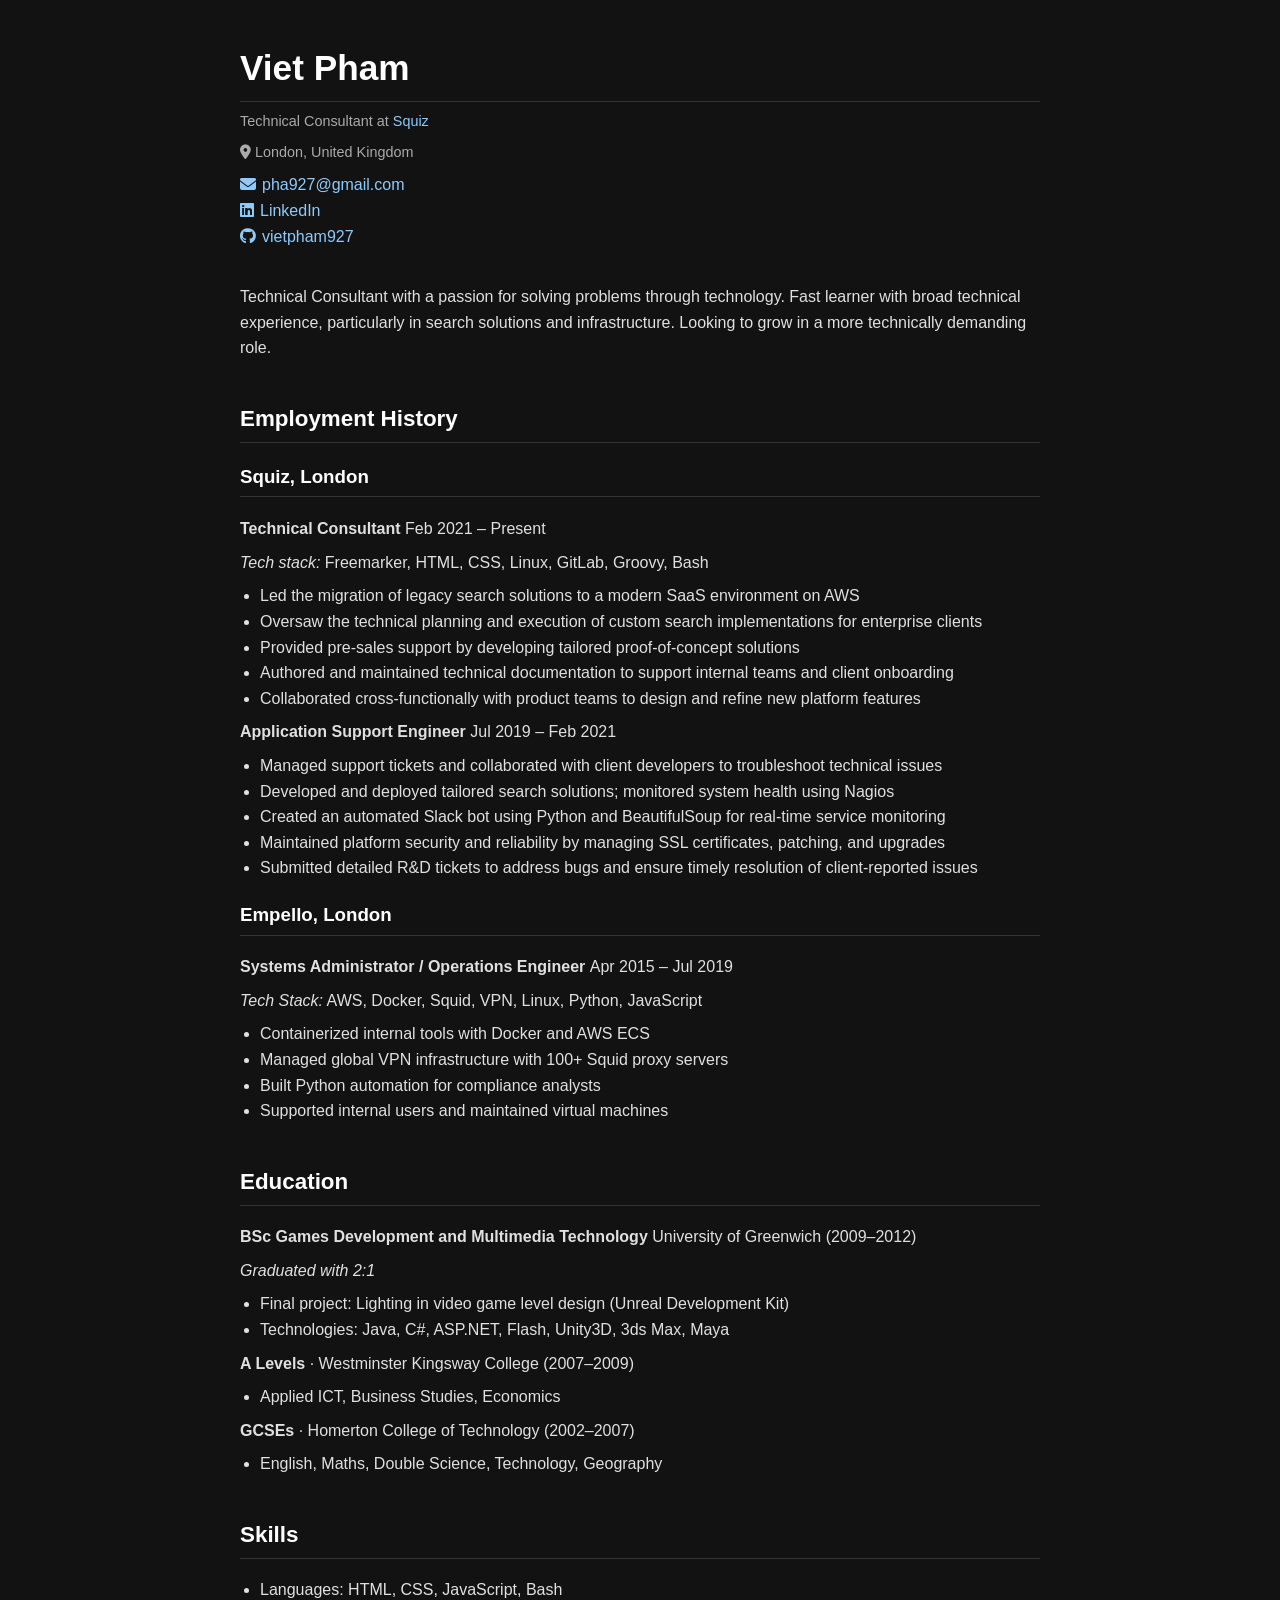
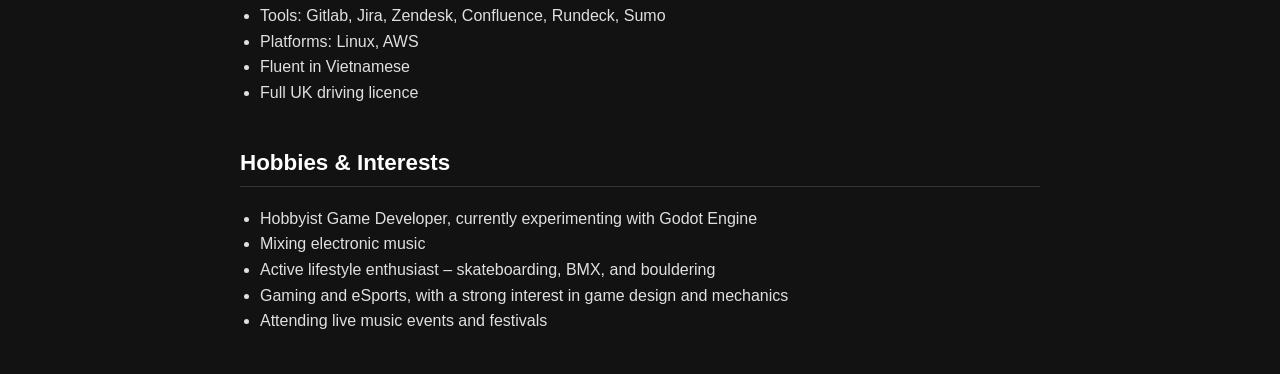
==== commit d3610de0: "update" ====
--- a/index.html
+++ b/index.html
@@ -86,7 +86,7 @@
     <section class="section">
       <h2>Employment History</h2>
 
-      <h3>Funnelback - Squiz, London</h3>
+      <h3>Squiz, London</h3>
       <p><strong>Technical Consultant</strong>  Feb 2021 – Present</p>
       <p><em>Tech stack:</em> Freemarker, HTML, CSS, Linux, GitLab, Groovy, Bash</p>
       <ul>
@@ -121,9 +121,8 @@
     <section class="section">
       <h2>Education</h2>
 
-      <p><strong>BSc Games Development and Multimedia Technology</strong> · University of Greenwich (2009–2012)</p>
+      <p><strong>BSc Games Development and Multimedia Technology</strong> University of Greenwich (2009–2012)</p><em>Graduated with 2:1</em>
       <ul>
-        <li>Graduated with 2:1</li>
         <li>Final project: Lighting in video game level design (Unreal Development Kit)</li>
         <li>Technologies: Java, C#, ASP.NET, Flash, Unity3D, 3ds Max, Maya</li>
       </ul>
